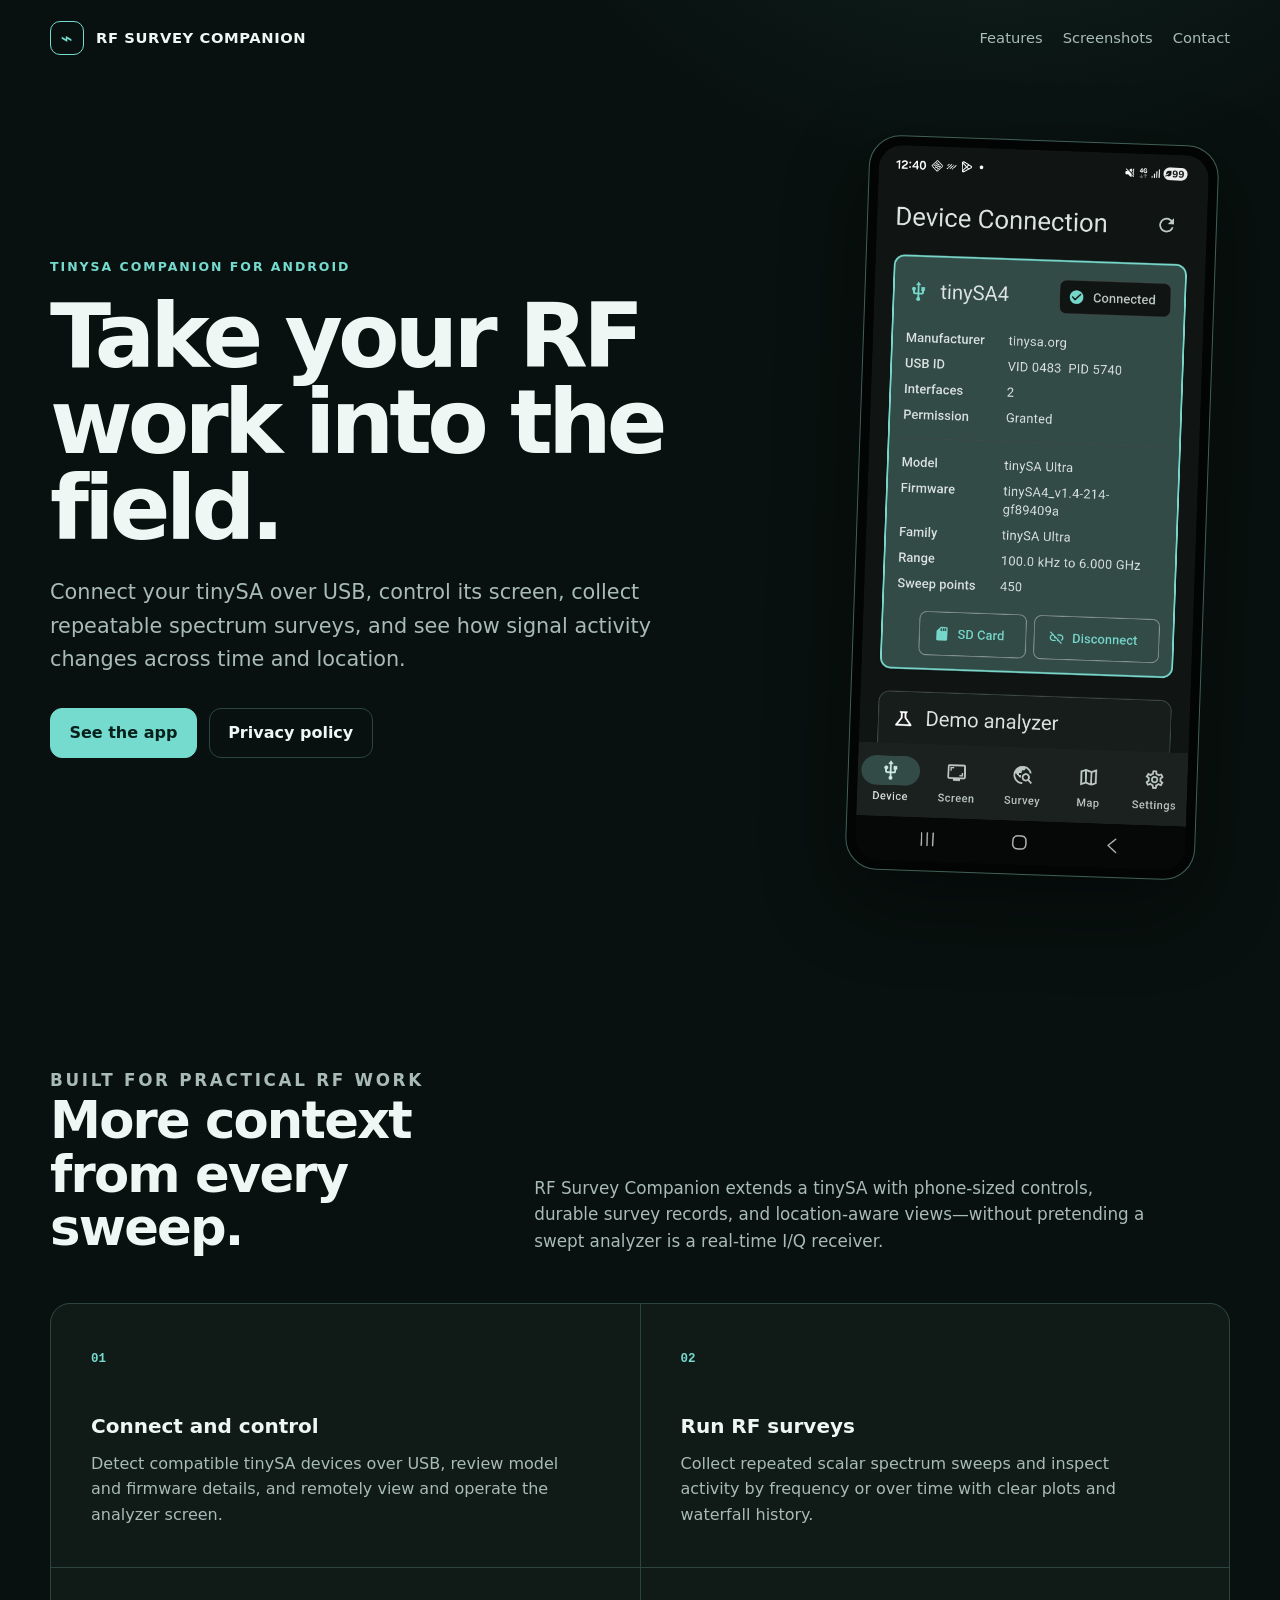
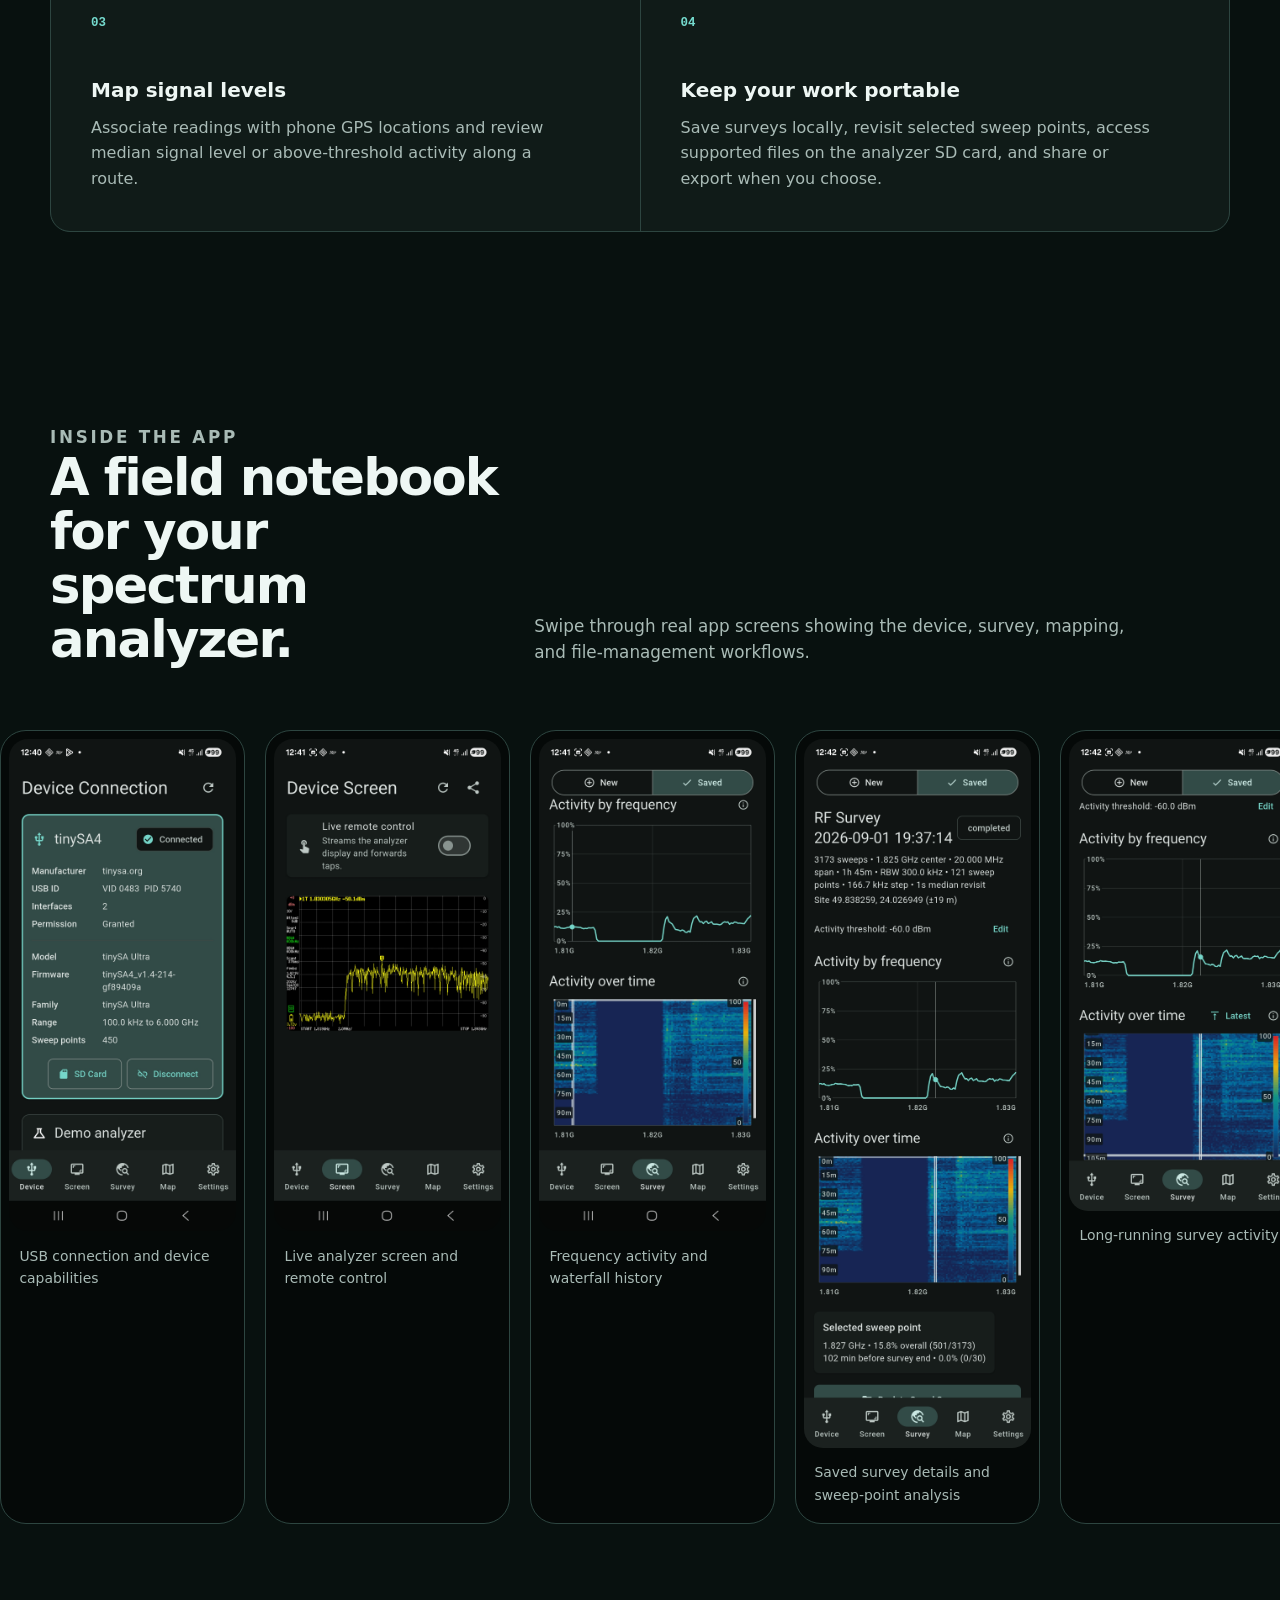
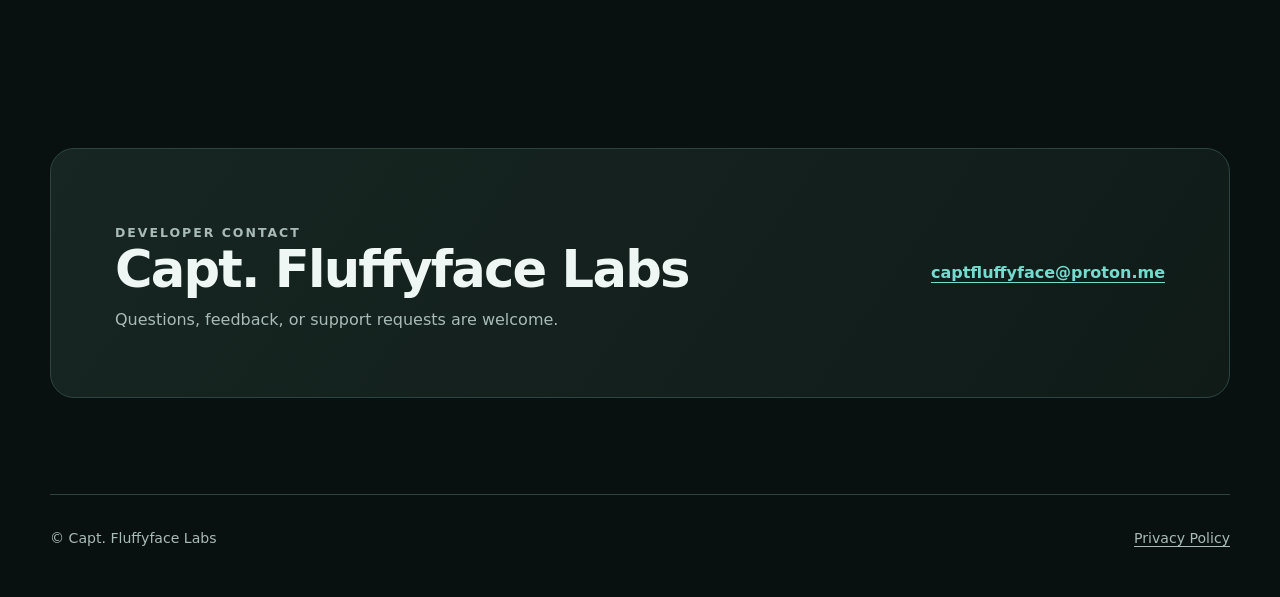
==== index.html @ 98995449 "Add landing page" ====
<!doctype html>
<html lang="en">
<head>
  <meta charset="utf-8">
  <meta name="viewport" content="width=device-width, initial-scale=1">
  <meta name="description" content="RF Survey Companion turns a tinySA into a practical Android field companion for remote control, RF surveys, mapping, and local exports.">
  <meta name="theme-color" content="#08110f">
  <title>RF Survey Companion — TinySA field companion</title>
  <style>
    :root {
      color-scheme: dark;
      --bg: #08110f;
      --surface: #101b18;
      --surface-2: #172622;
      --line: #2d4540;
      --text: #eef7f4;
      --muted: #a9bbb6;
      --accent: #75dbce;
      --accent-dark: #173d37;
      --max: 1180px;
    }

    * { box-sizing: border-box; }

    html { scroll-behavior: smooth; }

    body {
      margin: 0;
      background:
        radial-gradient(circle at 78% -10%, rgba(117, 219, 206, .13), transparent 35rem),
        var(--bg);
      color: var(--text);
      font-family: Inter, ui-sans-serif, system-ui, -apple-system, BlinkMacSystemFont, "Segoe UI", sans-serif;
      line-height: 1.6;
    }

    a { color: inherit; }

    .wrap {
      width: min(calc(100% - 2rem), var(--max));
      margin-inline: auto;
    }

    header {
      display: flex;
      align-items: center;
      justify-content: space-between;
      min-height: 76px;
      gap: 1rem;
    }

    .brand {
      display: inline-flex;
      align-items: center;
      gap: .75rem;
      color: var(--text);
      font-size: .92rem;
      font-weight: 750;
      letter-spacing: .04em;
      text-decoration: none;
      text-transform: uppercase;
    }

    .brand-mark {
      display: grid;
      width: 34px;
      height: 34px;
      place-items: center;
      border: 1px solid var(--accent);
      border-radius: 10px;
      color: var(--accent);
      font-size: 1.25rem;
      line-height: 1;
    }

    nav { display: flex; gap: 1.25rem; }
    nav a { color: var(--muted); font-size: .92rem; text-decoration: none; }
    nav a:hover, nav a:focus-visible { color: var(--accent); }

    .hero {
      display: grid;
      grid-template-columns: minmax(0, 1.05fr) minmax(270px, .6fr);
      align-items: center;
      gap: clamp(2.5rem, 7vw, 7rem);
      min-height: min(760px, calc(100vh - 76px));
      padding: 4rem 0 6rem;
    }

    .eyebrow {
      margin: 0 0 1rem;
      color: var(--accent);
      font-size: .78rem;
      font-weight: 800;
      letter-spacing: .16em;
      text-transform: uppercase;
    }

    h1 {
      max-width: 760px;
      margin: 0;
      font-size: clamp(3rem, 7vw, 6.4rem);
      font-weight: 700;
      letter-spacing: -.055em;
      line-height: .96;
    }

    .hero-copy {
      max-width: 650px;
      margin: 1.6rem 0 0;
      color: var(--muted);
      font-size: clamp(1.05rem, 2vw, 1.3rem);
    }

    .actions { display: flex; flex-wrap: wrap; gap: .75rem; margin-top: 2rem; }

    .button {
      display: inline-flex;
      align-items: center;
      justify-content: center;
      min-height: 48px;
      padding: .7rem 1.15rem;
      border: 1px solid var(--line);
      border-radius: 12px;
      color: var(--text);
      font-weight: 700;
      text-decoration: none;
    }

    .button.primary { border-color: var(--accent); background: var(--accent); color: #06201c; }
    .button:hover, .button:focus-visible { transform: translateY(-1px); filter: brightness(1.08); }

    .phone {
      position: relative;
      width: min(100%, 350px);
      margin-inline: auto;
      padding: 9px;
      overflow: hidden;
      border: 1px solid #416059;
      border-radius: 32px;
      background: #020504;
      box-shadow: 0 30px 80px rgba(0, 0, 0, .46);
      transform: rotate(2deg);
    }

    .phone img { display: block; width: 100%; height: auto; border-radius: 24px; }

    section { padding: 6rem 0; }

    .section-heading {
      display: grid;
      grid-template-columns: .65fr 1fr;
      gap: 2rem;
      align-items: end;
      margin-bottom: 3rem;
    }

    h2 { margin: 0; font-size: clamp(2rem, 4vw, 3.5rem); letter-spacing: -.035em; line-height: 1.05; }
    .section-heading p { max-width: 620px; margin: 0; color: var(--muted); font-size: 1.05rem; }

    .features {
      display: grid;
      grid-template-columns: repeat(2, minmax(0, 1fr));
      gap: 1px;
      overflow: hidden;
      border: 1px solid var(--line);
      border-radius: 20px;
      background: var(--line);
    }

    .feature { min-height: 220px; padding: clamp(1.5rem, 4vw, 2.5rem); background: var(--surface); }
    .feature-number { color: var(--accent); font: 700 .78rem/1 ui-monospace, SFMono-Regular, Menlo, monospace; }
    .feature h3 { margin: 2.5rem 0 .55rem; font-size: 1.25rem; }
    .feature p { max-width: 470px; margin: 0; color: var(--muted); }

    .gallery-shell {
      margin-inline: calc((100vw - min(100vw - 2rem, var(--max))) / -2);
      overflow: hidden;
    }

    .gallery {
      display: grid;
      grid-auto-columns: minmax(245px, 325px);
      grid-auto-flow: column;
      gap: 1.25rem;
      overflow-x: auto;
      padding: 1rem max(1rem, calc((100vw - var(--max)) / 2)) 2rem;
      scroll-snap-type: x mandatory;
      scrollbar-color: var(--accent-dark) transparent;
    }

    figure {
      margin: 0;
      padding: 8px;
      border: 1px solid var(--line);
      border-radius: 26px;
      background: #050908;
      scroll-snap-align: start;
    }

    figure img { display: block; width: 100%; height: auto; border-radius: 19px; }
    figcaption { padding: .85rem .65rem .55rem; color: var(--muted); font-size: .87rem; }

    .contact {
      display: flex;
      align-items: center;
      justify-content: space-between;
      gap: 2rem;
      padding: clamp(2rem, 5vw, 4rem);
      border: 1px solid var(--line);
      border-radius: 24px;
      background: linear-gradient(125deg, var(--surface-2), var(--surface));
    }

    .contact p { margin: .65rem 0 0; color: var(--muted); }
    .contact a { flex: 0 0 auto; color: var(--accent); font-weight: 750; text-underline-offset: 4px; }

    footer {
      display: flex;
      justify-content: space-between;
      gap: 1.5rem;
      padding: 2rem 0 3rem;
      border-top: 1px solid var(--line);
      color: var(--muted);
      font-size: .88rem;
    }

    footer p { margin: 0; }
    footer a { text-underline-offset: 3px; }

    @media (max-width: 720px) {
      nav a:first-child { display: none; }
      .hero { grid-template-columns: 1fr; padding-top: 3rem; text-align: center; }
      .hero-copy { margin-inline: auto; }
      .actions { justify-content: center; }
      .phone { width: min(78vw, 320px); transform: none; }
      .section-heading { grid-template-columns: 1fr; align-items: start; }
      .features { grid-template-columns: 1fr; }
      .contact { align-items: flex-start; flex-direction: column; }
      footer { flex-direction: column; }
    }

    @media (prefers-reduced-motion: reduce) {
      html { scroll-behavior: auto; }
      .button:hover, .button:focus-visible { transform: none; }
    }
  </style>
</head>
<body>
  <header class="wrap">
    <a class="brand" href="#top" aria-label="RF Survey Companion home">
      <span class="brand-mark" aria-hidden="true">⌁</span>
      <span>RF Survey Companion</span>
    </a>
    <nav aria-label="Main navigation">
      <a href="#features">Features</a>
      <a href="#screenshots">Screenshots</a>
      <a href="#contact">Contact</a>
    </nav>
  </header>

  <main id="top">
    <div class="hero wrap">
      <div>
        <p class="eyebrow">TinySA companion for Android</p>
        <h1>Take your RF work into the field.</h1>
        <p class="hero-copy">Connect your tinySA over USB, control its screen, collect repeatable spectrum surveys, and see how signal activity changes across time and location.</p>
        <div class="actions">
          <a class="button primary" href="#screenshots">See the app</a>
          <a class="button" href="privacy/">Privacy policy</a>
        </div>
      </div>
      <div class="phone">
        <img src="assets/screenshots/device-connection.jpg" alt="RF Survey Companion showing a connected tinySA Ultra" width="1080" height="2340">
      </div>
    </div>

    <section id="features" class="wrap">
      <div class="section-heading">
        <div>
          <p class="eyebrow">Built for practical RF work</p>
          <h2>More context from every sweep.</h2>
        </div>
        <p>RF Survey Companion extends a tinySA with phone-sized controls, durable survey records, and location-aware views—without pretending a swept analyzer is a real-time I/Q receiver.</p>
      </div>

      <div class="features">
        <article class="feature">
          <span class="feature-number">01</span>
          <h3>Connect and control</h3>
          <p>Detect compatible tinySA devices over USB, review model and firmware details, and remotely view and operate the analyzer screen.</p>
        </article>
        <article class="feature">
          <span class="feature-number">02</span>
          <h3>Run RF surveys</h3>
          <p>Collect repeated scalar spectrum sweeps and inspect activity by frequency or over time with clear plots and waterfall history.</p>
        </article>
        <article class="feature">
          <span class="feature-number">03</span>
          <h3>Map signal levels</h3>
          <p>Associate readings with phone GPS locations and review median signal level or above-threshold activity along a route.</p>
        </article>
        <article class="feature">
          <span class="feature-number">04</span>
          <h3>Keep your work portable</h3>
          <p>Save surveys locally, revisit selected sweep points, access supported files on the analyzer SD card, and share or export when you choose.</p>
        </article>
      </div>
    </section>

    <section id="screenshots" class="wrap">
      <div class="section-heading">
        <div>
          <p class="eyebrow">Inside the app</p>
          <h2>A field notebook for your spectrum analyzer.</h2>
        </div>
        <p>Swipe through real app screens showing the device, survey, mapping, and file-management workflows.</p>
      </div>

      <div class="gallery-shell">
        <div class="gallery" aria-label="RF Survey Companion screenshots">
          <figure><img src="assets/screenshots/device-connection.jpg" alt="Connected tinySA Ultra device details" width="1080" height="2340" loading="lazy"><figcaption>USB connection and device capabilities</figcaption></figure>
          <figure><img src="assets/screenshots/remote-screen.jpg" alt="Live remote control showing the tinySA spectrum display" width="1080" height="2340" loading="lazy"><figcaption>Live analyzer screen and remote control</figcaption></figure>
          <figure><img src="assets/screenshots/survey-overview.jpg" alt="RF survey charts showing activity by frequency and over time" width="1080" height="2340" loading="lazy"><figcaption>Frequency activity and waterfall history</figcaption></figure>
          <figure><img src="assets/screenshots/survey-detail.jpg" alt="Saved RF survey with acquisition summary and charts" width="1080" height="3371" loading="lazy"><figcaption>Saved survey details and sweep-point analysis</figcaption></figure>
          <figure><img src="assets/screenshots/survey-latest.jpg" alt="RF survey waterfall scrolled to the latest readings" width="1080" height="2243" loading="lazy"><figcaption>Long-running survey activity</figcaption></figure>
          <figure><img src="assets/screenshots/mapping-controls.jpg" alt="RF mapping controls and route overview" width="1080" height="2340" loading="lazy"><figcaption>Frequency-specific mapping controls</figcaption></figure>
          <figure><img src="assets/screenshots/mapping-route.jpg" alt="Saved route map colored by median signal level" width="1080" height="2340" loading="lazy"><figcaption>GPS route colored by signal level</figcaption></figure>
          <figure><img src="assets/screenshots/device-sd-card.jpg" alt="TinySA SD card file browser" width="1080" height="2340" loading="lazy"><figcaption>Analyzer SD-card file access</figcaption></figure>
        </div>
      </div>
    </section>

    <section id="contact" class="wrap">
      <div class="contact">
        <div>
          <p class="eyebrow">Developer contact</p>
          <h2>Capt. Fluffyface Labs</h2>
          <p>Questions, feedback, or support requests are welcome.</p>
        </div>
        <a href="mailto:captfluffyface@proton.me">captfluffyface@proton.me</a>
      </div>
    </section>
  </main>

  <footer class="wrap">
    <p>© Capt. Fluffyface Labs</p>
    <p><a href="privacy/">Privacy Policy</a></p>
  </footer>
</body>
</html>
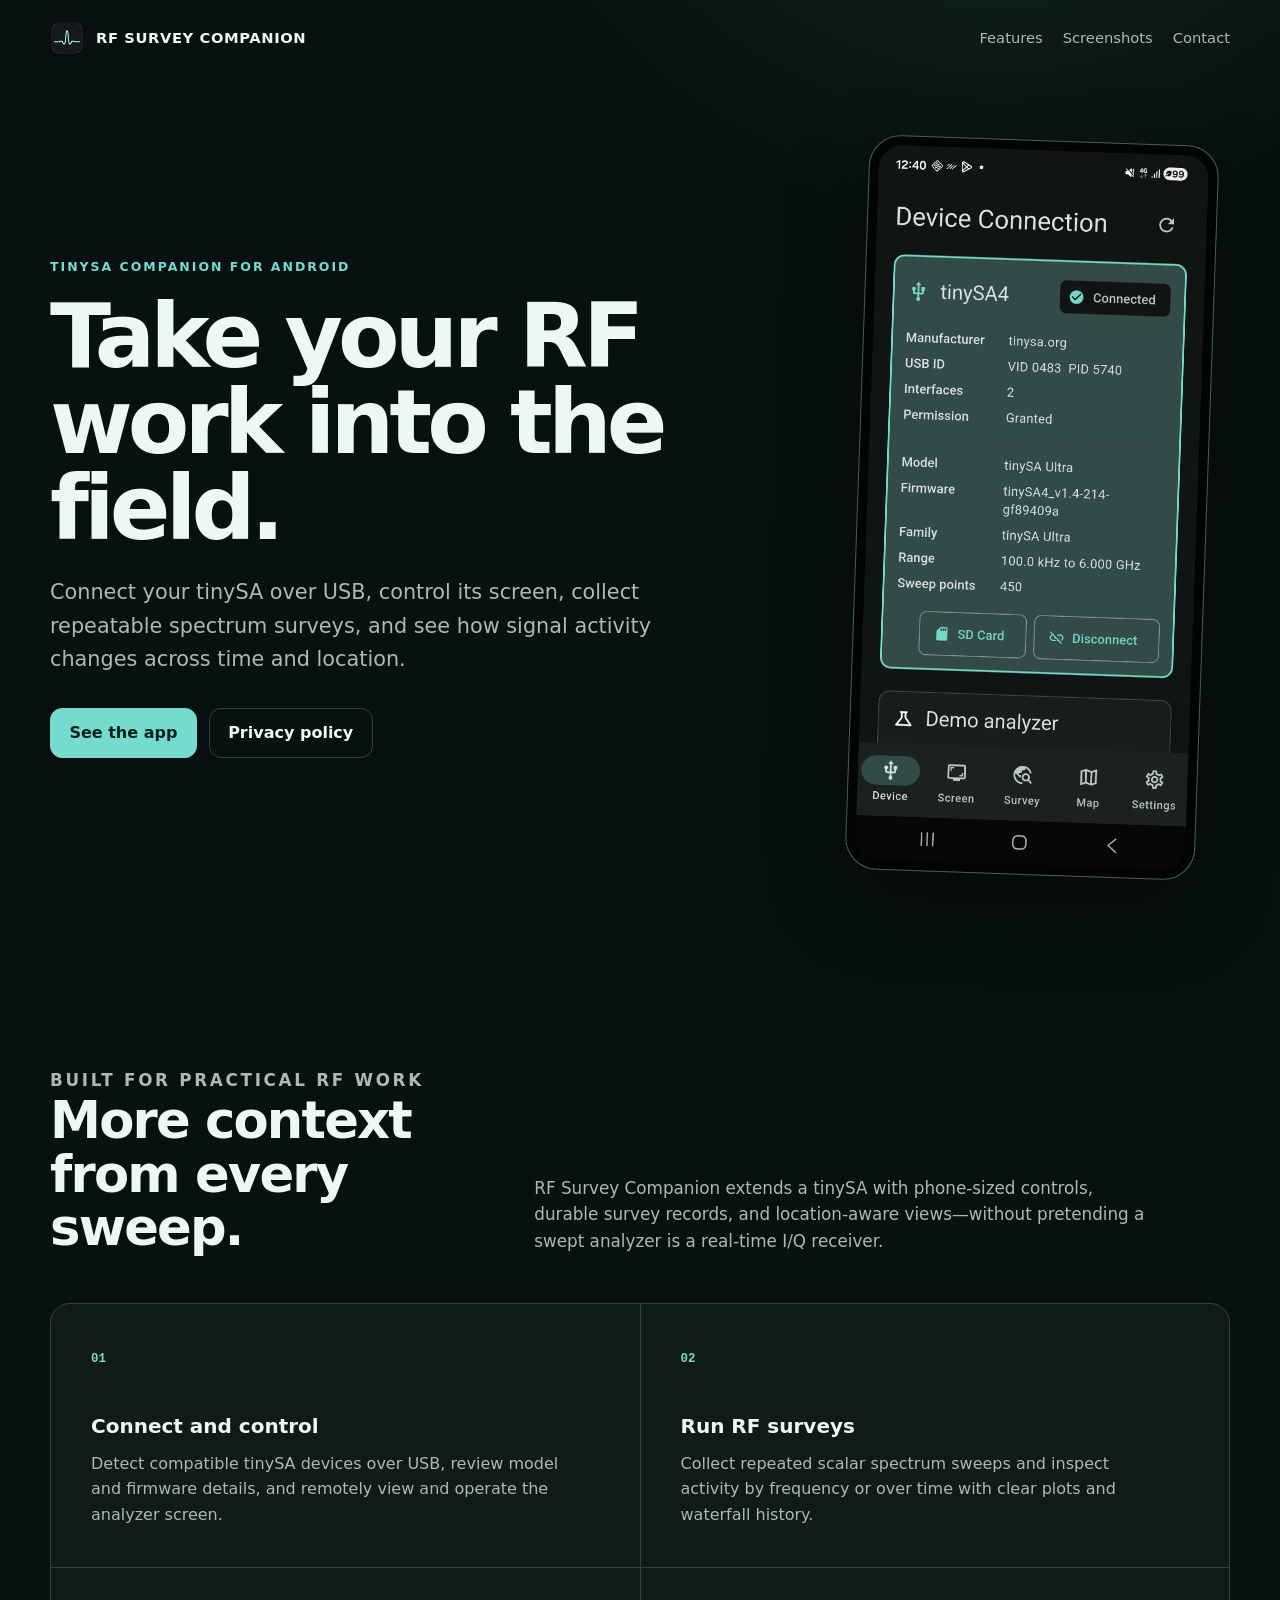
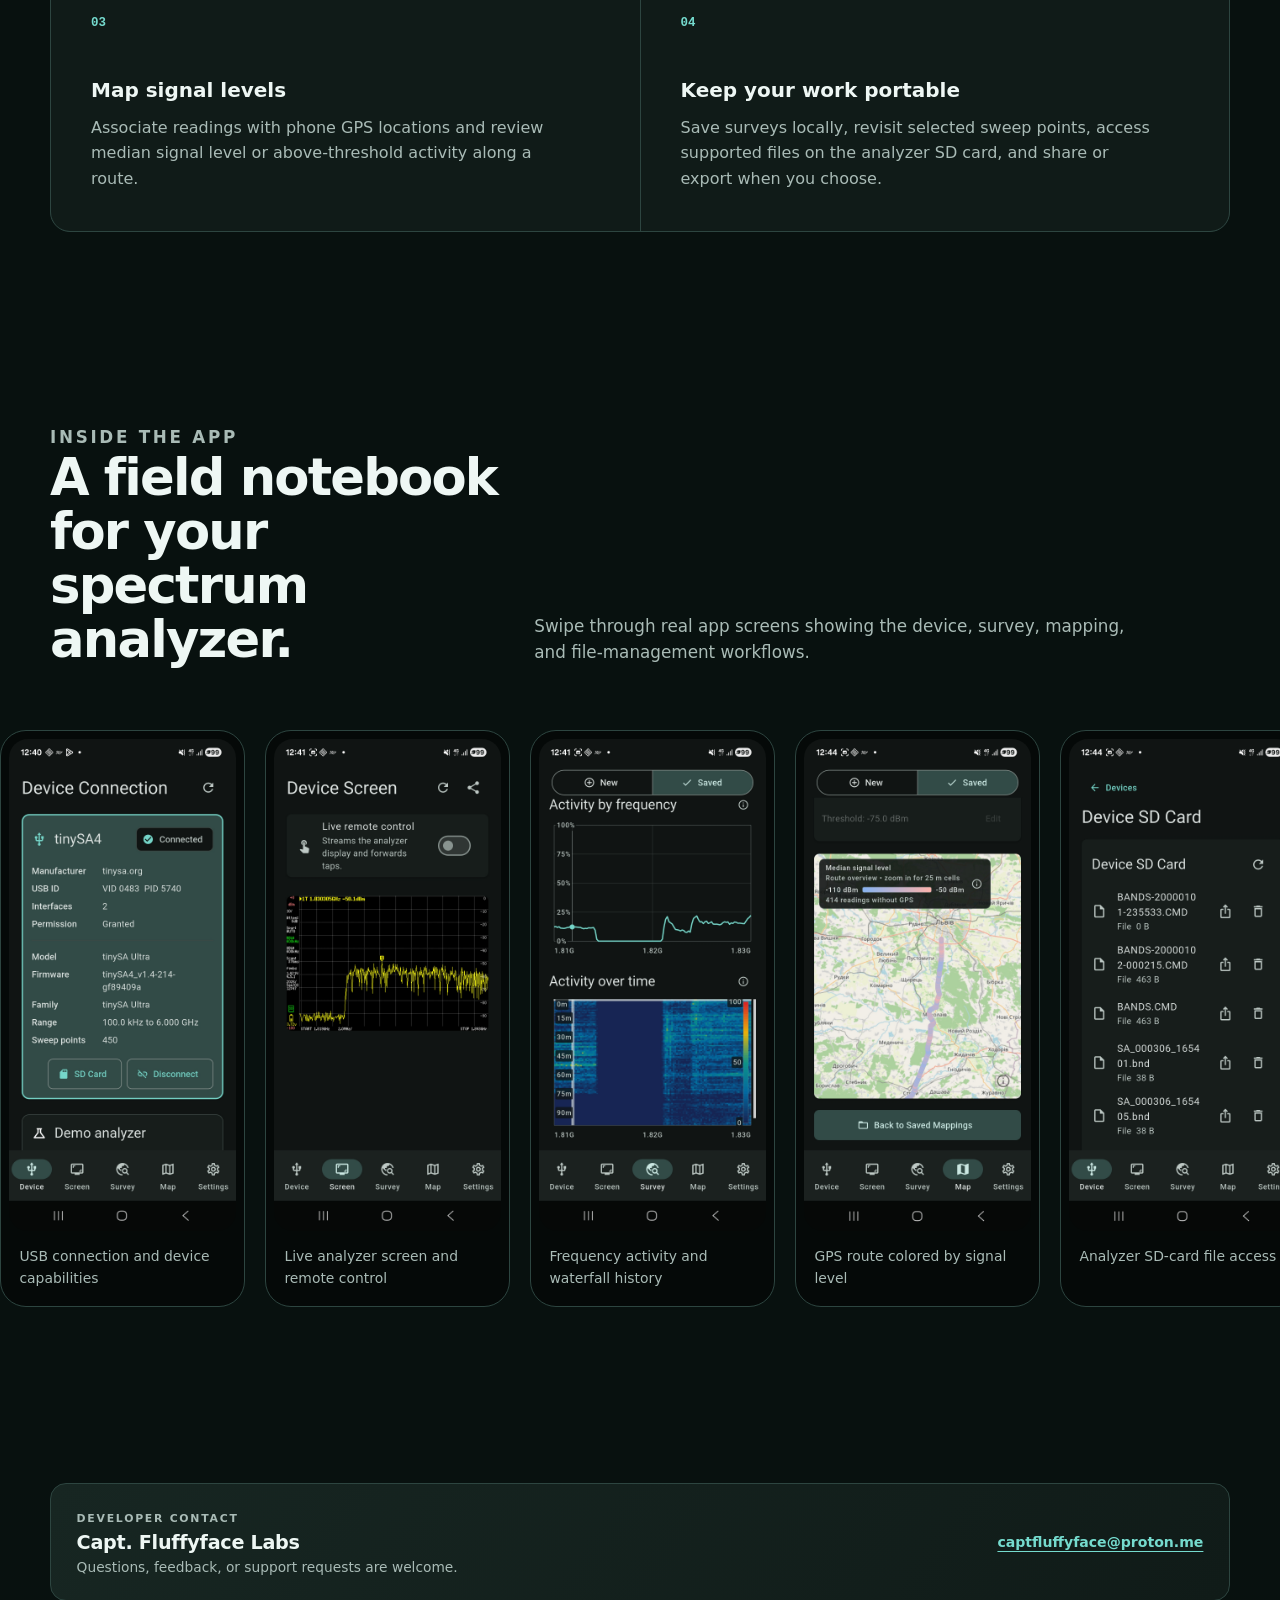
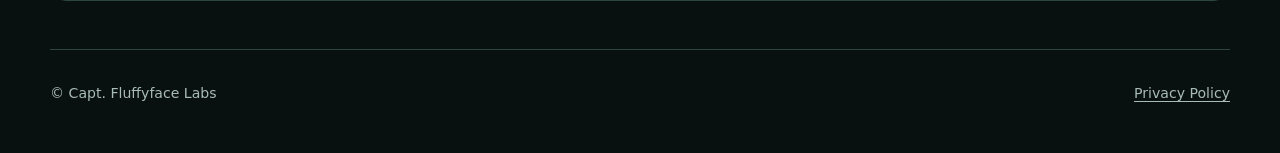
==== commit 4495aaea: "Landing page design update" ====
--- a/index.html
+++ b/index.html
@@ -62,15 +62,9 @@
     }
 
     .brand-mark {
-      display: grid;
       width: 34px;
       height: 34px;
-      place-items: center;
-      border: 1px solid var(--accent);
-      border-radius: 10px;
-      color: var(--accent);
-      font-size: 1.25rem;
-      line-height: 1;
+      border-radius: 8px;
     }
 
     nav { display: flex; gap: 1.25rem; }
@@ -200,19 +194,23 @@
     figure img { display: block; width: 100%; height: auto; border-radius: 19px; }
     figcaption { padding: .85rem .65rem .55rem; color: var(--muted); font-size: .87rem; }
 
+    #contact { padding: 3rem 0; }
+
     .contact {
       display: flex;
       align-items: center;
       justify-content: space-between;
       gap: 2rem;
-      padding: clamp(2rem, 5vw, 4rem);
+      padding: 1.4rem 1.6rem;
       border: 1px solid var(--line);
-      border-radius: 24px;
+      border-radius: 16px;
       background: linear-gradient(125deg, var(--surface-2), var(--surface));
     }
 
-    .contact p { margin: .65rem 0 0; color: var(--muted); }
-    .contact a { flex: 0 0 auto; color: var(--accent); font-weight: 750; text-underline-offset: 4px; }
+    .contact .eyebrow { margin-bottom: .35rem; font-size: .68rem; }
+    .contact h2 { font-size: 1.2rem; letter-spacing: -.015em; }
+    .contact p { margin: .2rem 0 0; color: var(--muted); font-size: .86rem; }
+    .contact a { flex: 0 0 auto; color: var(--accent); font-size: .88rem; font-weight: 700; text-underline-offset: 4px; }
 
     footer {
       display: flex;
@@ -248,7 +246,7 @@
 <body>
   <header class="wrap">
     <a class="brand" href="#top" aria-label="RF Survey Companion home">
-      <span class="brand-mark" aria-hidden="true">⌁</span>
+      <img class="brand-mark" src="assets/app-icon.png" alt="" width="512" height="512">
       <span>RF Survey Companion</span>
     </a>
     <nav aria-label="Main navigation">
@@ -321,9 +319,6 @@
           <figure><img src="assets/screenshots/device-connection.jpg" alt="Connected tinySA Ultra device details" width="1080" height="2340" loading="lazy"><figcaption>USB connection and device capabilities</figcaption></figure>
           <figure><img src="assets/screenshots/remote-screen.jpg" alt="Live remote control showing the tinySA spectrum display" width="1080" height="2340" loading="lazy"><figcaption>Live analyzer screen and remote control</figcaption></figure>
           <figure><img src="assets/screenshots/survey-overview.jpg" alt="RF survey charts showing activity by frequency and over time" width="1080" height="2340" loading="lazy"><figcaption>Frequency activity and waterfall history</figcaption></figure>
-          <figure><img src="assets/screenshots/survey-detail.jpg" alt="Saved RF survey with acquisition summary and charts" width="1080" height="3371" loading="lazy"><figcaption>Saved survey details and sweep-point analysis</figcaption></figure>
-          <figure><img src="assets/screenshots/survey-latest.jpg" alt="RF survey waterfall scrolled to the latest readings" width="1080" height="2243" loading="lazy"><figcaption>Long-running survey activity</figcaption></figure>
-          <figure><img src="assets/screenshots/mapping-controls.jpg" alt="RF mapping controls and route overview" width="1080" height="2340" loading="lazy"><figcaption>Frequency-specific mapping controls</figcaption></figure>
           <figure><img src="assets/screenshots/mapping-route.jpg" alt="Saved route map colored by median signal level" width="1080" height="2340" loading="lazy"><figcaption>GPS route colored by signal level</figcaption></figure>
           <figure><img src="assets/screenshots/device-sd-card.jpg" alt="TinySA SD card file browser" width="1080" height="2340" loading="lazy"><figcaption>Analyzer SD-card file access</figcaption></figure>
         </div>
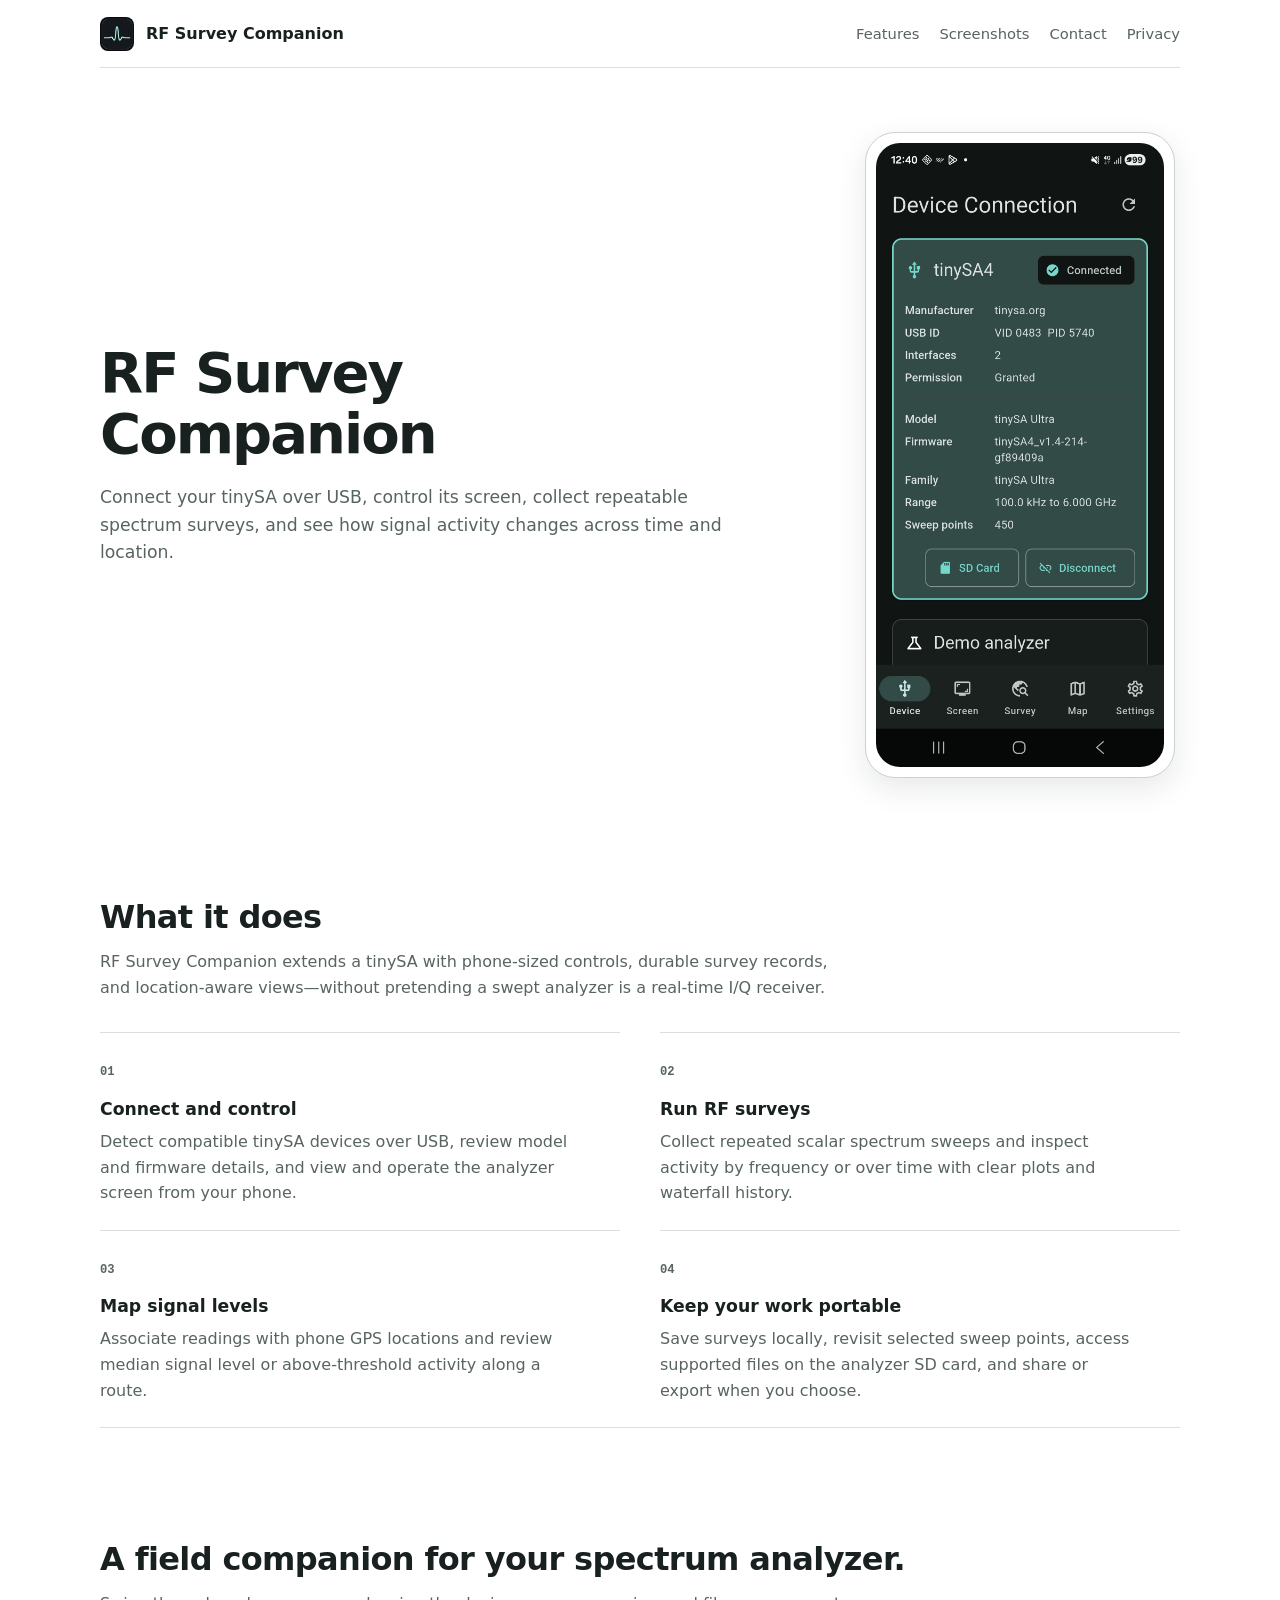
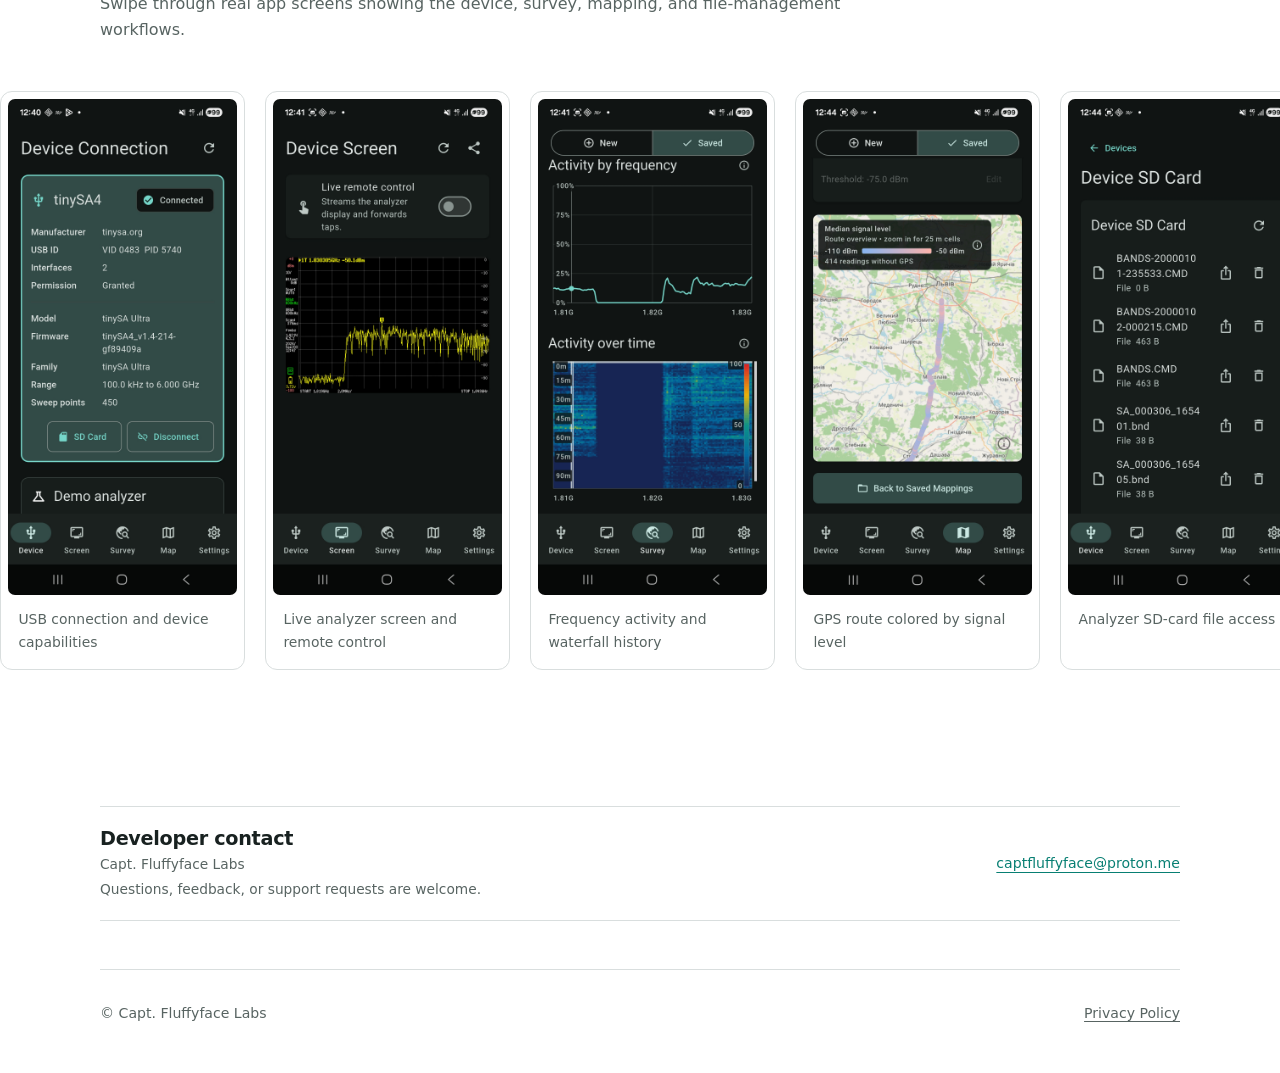
==== commit e2a775bd: "Landing page design update" ====
--- a/index.html
+++ b/index.html
@@ -3,21 +3,19 @@
 <head>
   <meta charset="utf-8">
   <meta name="viewport" content="width=device-width, initial-scale=1">
-  <meta name="description" content="RF Survey Companion turns a tinySA into a practical Android field companion for remote control, RF surveys, mapping, and local exports.">
-  <meta name="theme-color" content="#08110f">
+  <meta name="description" content="RF Survey Companion is an Android companion for tinySA devices with phone-based screen control, RF surveys, mapping, and local exports.">
+  <meta name="theme-color" content="#ffffff">
   <title>RF Survey Companion — TinySA field companion</title>
   <style>
     :root {
-      color-scheme: dark;
-      --bg: #08110f;
-      --surface: #101b18;
-      --surface-2: #172622;
-      --line: #2d4540;
-      --text: #eef7f4;
-      --muted: #a9bbb6;
-      --accent: #75dbce;
-      --accent-dark: #173d37;
-      --max: 1180px;
+      color-scheme: light;
+      --bg: #ffffff;
+      --surface: #f7f8f8;
+      --line: #d9dede;
+      --text: #182120;
+      --muted: #586462;
+      --accent: #087f73;
+      --max: 1080px;
     }
 
     * { box-sizing: border-box; }
@@ -26,9 +24,7 @@
 
     body {
       margin: 0;
-      background:
-        radial-gradient(circle at 78% -10%, rgba(117, 219, 206, .13), transparent 35rem),
-        var(--bg);
+      background: var(--bg);
       color: var(--text);
       font-family: Inter, ui-sans-serif, system-ui, -apple-system, BlinkMacSystemFont, "Segoe UI", sans-serif;
       line-height: 1.6;
@@ -45,7 +41,8 @@
       display: flex;
       align-items: center;
       justify-content: space-between;
-      min-height: 76px;
+      min-height: 68px;
+      border-bottom: 1px solid var(--line);
       gap: 1rem;
     }
 
@@ -54,11 +51,9 @@
       align-items: center;
       gap: .75rem;
       color: var(--text);
-      font-size: .92rem;
-      font-weight: 750;
-      letter-spacing: .04em;
+      font-size: 1rem;
+      font-weight: 700;
       text-decoration: none;
-      text-transform: uppercase;
     }
 
     .brand-mark {
@@ -69,15 +64,14 @@
 
     nav { display: flex; gap: 1.25rem; }
     nav a { color: var(--muted); font-size: .92rem; text-decoration: none; }
-    nav a:hover, nav a:focus-visible { color: var(--accent); }
+    nav a:hover, nav a:focus-visible { color: var(--text); text-decoration: underline; }
 
     .hero {
       display: grid;
-      grid-template-columns: minmax(0, 1.05fr) minmax(270px, .6fr);
+      grid-template-columns: minmax(0, 1fr) minmax(250px, 320px);
       align-items: center;
-      gap: clamp(2.5rem, 7vw, 7rem);
-      min-height: min(760px, calc(100vh - 76px));
-      padding: 4rem 0 6rem;
+      gap: clamp(2.5rem, 7vw, 6rem);
+      padding: 4rem 0;
     }
 
     .eyebrow {
@@ -90,80 +84,58 @@
     }
 
     h1 {
-      max-width: 760px;
+      max-width: 620px;
       margin: 0;
-      font-size: clamp(3rem, 7vw, 6.4rem);
-      font-weight: 700;
-      letter-spacing: -.055em;
-      line-height: .96;
+      font-size: clamp(2.2rem, 5vw, 3.5rem);
+      font-weight: 650;
+      letter-spacing: -.035em;
+      line-height: 1.08;
     }
 
     .hero-copy {
       max-width: 650px;
-      margin: 1.6rem 0 0;
+      margin: 1.25rem 0 0;
       color: var(--muted);
-      font-size: clamp(1.05rem, 2vw, 1.3rem);
-    }
-
-    .actions { display: flex; flex-wrap: wrap; gap: .75rem; margin-top: 2rem; }
-
-    .button {
-      display: inline-flex;
-      align-items: center;
-      justify-content: center;
-      min-height: 48px;
-      padding: .7rem 1.15rem;
-      border: 1px solid var(--line);
-      border-radius: 12px;
-      color: var(--text);
-      font-weight: 700;
-      text-decoration: none;
-    }
-
-    .button.primary { border-color: var(--accent); background: var(--accent); color: #06201c; }
-    .button:hover, .button:focus-visible { transform: translateY(-1px); filter: brightness(1.08); }
+      font-size: 1.08rem;
+    }
 
     .phone {
       position: relative;
-      width: min(100%, 350px);
+      width: min(100%, 310px);
       margin-inline: auto;
-      padding: 9px;
+      padding: 10px;
       overflow: hidden;
-      border: 1px solid #416059;
-      border-radius: 32px;
-      background: #020504;
-      box-shadow: 0 30px 80px rgba(0, 0, 0, .46);
-      transform: rotate(2deg);
+      border: 1px solid #cbd1d0;
+      border-radius: 30px;
+      background: #ffffff;
+      box-shadow: 0 10px 30px rgba(24, 33, 32, .1);
     }
 
     .phone img { display: block; width: 100%; height: auto; border-radius: 24px; }
 
-    section { padding: 6rem 0; }
+    section { padding: 3.5rem 0; }
 
     .section-heading {
       display: grid;
-      grid-template-columns: .65fr 1fr;
-      gap: 2rem;
-      align-items: end;
-      margin-bottom: 3rem;
-    }
-
-    h2 { margin: 0; font-size: clamp(2rem, 4vw, 3.5rem); letter-spacing: -.035em; line-height: 1.05; }
-    .section-heading p { max-width: 620px; margin: 0; color: var(--muted); font-size: 1.05rem; }
+      grid-template-columns: 1fr;
+      gap: .8rem;
+      align-items: start;
+      margin-bottom: 2rem;
+    }
+
+    h2 { margin: 0; font-size: clamp(1.5rem, 3vw, 2rem); letter-spacing: -.02em; line-height: 1.2; }
+    .section-heading p { max-width: 760px; margin: 0; color: var(--muted); }
 
     .features {
       display: grid;
       grid-template-columns: repeat(2, minmax(0, 1fr));
-      gap: 1px;
-      overflow: hidden;
-      border: 1px solid var(--line);
-      border-radius: 20px;
-      background: var(--line);
-    }
-
-    .feature { min-height: 220px; padding: clamp(1.5rem, 4vw, 2.5rem); background: var(--surface); }
-    .feature-number { color: var(--accent); font: 700 .78rem/1 ui-monospace, SFMono-Regular, Menlo, monospace; }
-    .feature h3 { margin: 2.5rem 0 .55rem; font-size: 1.25rem; }
+      gap: 0 2.5rem;
+      border-bottom: 1px solid var(--line);
+    }
+
+    .feature { padding: 1.5rem 0; border-top: 1px solid var(--line); background: var(--bg); }
+    .feature-number { color: var(--muted); font: 600 .76rem/1 ui-monospace, SFMono-Regular, Menlo, monospace; }
+    .feature h3 { margin: .8rem 0 .35rem; font-size: 1.08rem; }
     .feature p { max-width: 470px; margin: 0; color: var(--muted); }
 
     .gallery-shell {
@@ -179,19 +151,19 @@
       overflow-x: auto;
       padding: 1rem max(1rem, calc((100vw - var(--max)) / 2)) 2rem;
       scroll-snap-type: x mandatory;
-      scrollbar-color: var(--accent-dark) transparent;
+      scrollbar-color: #aeb8b6 transparent;
     }
 
     figure {
       margin: 0;
-      padding: 8px;
+      padding: 7px;
       border: 1px solid var(--line);
-      border-radius: 26px;
-      background: #050908;
+      border-radius: 12px;
+      background: #ffffff;
       scroll-snap-align: start;
     }
 
-    figure img { display: block; width: 100%; height: auto; border-radius: 19px; }
+    figure img { display: block; width: 100%; height: auto; border-radius: 7px; }
     figcaption { padding: .85rem .65rem .55rem; color: var(--muted); font-size: .87rem; }
 
     #contact { padding: 3rem 0; }
@@ -201,16 +173,15 @@
       align-items: center;
       justify-content: space-between;
       gap: 2rem;
-      padding: 1.4rem 1.6rem;
-      border: 1px solid var(--line);
-      border-radius: 16px;
-      background: linear-gradient(125deg, var(--surface-2), var(--surface));
+      padding: 1.25rem 0;
+      border-top: 1px solid var(--line);
+      border-bottom: 1px solid var(--line);
     }
 
     .contact .eyebrow { margin-bottom: .35rem; font-size: .68rem; }
     .contact h2 { font-size: 1.2rem; letter-spacing: -.015em; }
     .contact p { margin: .2rem 0 0; color: var(--muted); font-size: .86rem; }
-    .contact a { flex: 0 0 auto; color: var(--accent); font-size: .88rem; font-weight: 700; text-underline-offset: 4px; }
+    .contact a { flex: 0 0 auto; color: var(--accent); font-size: .88rem; text-underline-offset: 4px; }
 
     footer {
       display: flex;
@@ -226,12 +197,9 @@
     footer a { text-underline-offset: 3px; }
 
     @media (max-width: 720px) {
-      nav a:first-child { display: none; }
-      .hero { grid-template-columns: 1fr; padding-top: 3rem; text-align: center; }
-      .hero-copy { margin-inline: auto; }
-      .actions { justify-content: center; }
-      .phone { width: min(78vw, 320px); transform: none; }
-      .section-heading { grid-template-columns: 1fr; align-items: start; }
+      nav { display: none; }
+      .hero { grid-template-columns: 1fr; padding-top: 3rem; text-align: left; }
+      .phone { width: min(78vw, 310px); }
       .features { grid-template-columns: 1fr; }
       .contact { align-items: flex-start; flex-direction: column; }
       footer { flex-direction: column; }
@@ -239,7 +207,6 @@
 
     @media (prefers-reduced-motion: reduce) {
       html { scroll-behavior: auto; }
-      .button:hover, .button:focus-visible { transform: none; }
     }
   </style>
 </head>
@@ -253,19 +220,15 @@
       <a href="#features">Features</a>
       <a href="#screenshots">Screenshots</a>
       <a href="#contact">Contact</a>
+      <a href="privacy/">Privacy</a>
     </nav>
   </header>
 
   <main id="top">
     <div class="hero wrap">
       <div>
-        <p class="eyebrow">TinySA companion for Android</p>
-        <h1>Take your RF work into the field.</h1>
+        <h1>RF Survey Companion</h1>
         <p class="hero-copy">Connect your tinySA over USB, control its screen, collect repeatable spectrum surveys, and see how signal activity changes across time and location.</p>
-        <div class="actions">
-          <a class="button primary" href="#screenshots">See the app</a>
-          <a class="button" href="privacy/">Privacy policy</a>
-        </div>
       </div>
       <div class="phone">
         <img src="assets/screenshots/device-connection.jpg" alt="RF Survey Companion showing a connected tinySA Ultra" width="1080" height="2340">
@@ -274,10 +237,7 @@
 
     <section id="features" class="wrap">
       <div class="section-heading">
-        <div>
-          <p class="eyebrow">Built for practical RF work</p>
-          <h2>More context from every sweep.</h2>
-        </div>
+        <h2>What it does</h2>
         <p>RF Survey Companion extends a tinySA with phone-sized controls, durable survey records, and location-aware views—without pretending a swept analyzer is a real-time I/Q receiver.</p>
       </div>
 
@@ -285,7 +245,7 @@
         <article class="feature">
           <span class="feature-number">01</span>
           <h3>Connect and control</h3>
-          <p>Detect compatible tinySA devices over USB, review model and firmware details, and remotely view and operate the analyzer screen.</p>
+          <p>Detect compatible tinySA devices over USB, review model and firmware details, and view and operate the analyzer screen from your phone.</p>
         </article>
         <article class="feature">
           <span class="feature-number">02</span>
@@ -307,10 +267,7 @@
 
     <section id="screenshots" class="wrap">
       <div class="section-heading">
-        <div>
-          <p class="eyebrow">Inside the app</p>
-          <h2>A field notebook for your spectrum analyzer.</h2>
-        </div>
+        <h2>A field companion for your spectrum analyzer.</h2>
         <p>Swipe through real app screens showing the device, survey, mapping, and file-management workflows.</p>
       </div>
 
@@ -328,8 +285,8 @@
     <section id="contact" class="wrap">
       <div class="contact">
         <div>
-          <p class="eyebrow">Developer contact</p>
-          <h2>Capt. Fluffyface Labs</h2>
+          <h2>Developer contact</h2>
+          <p>Capt. Fluffyface Labs</p>
           <p>Questions, feedback, or support requests are welcome.</p>
         </div>
         <a href="mailto:captfluffyface@proton.me">captfluffyface@proton.me</a>
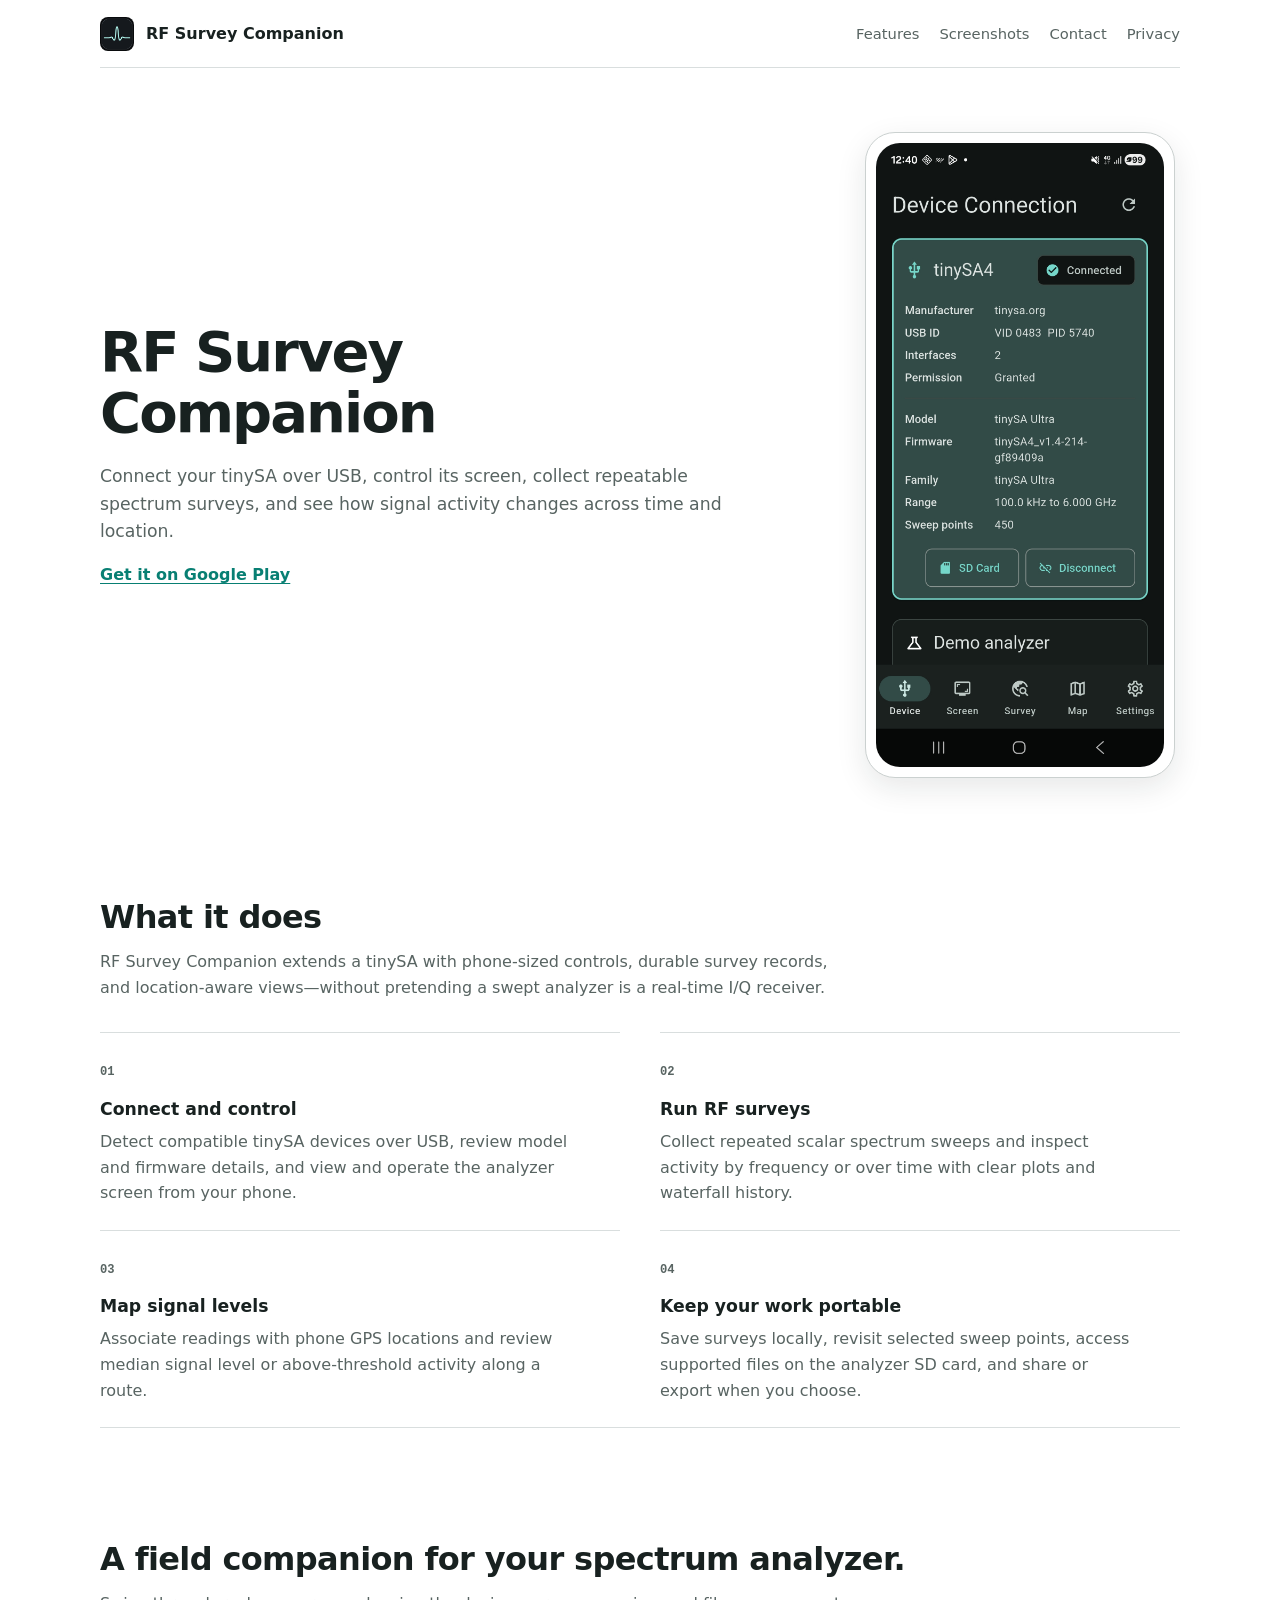
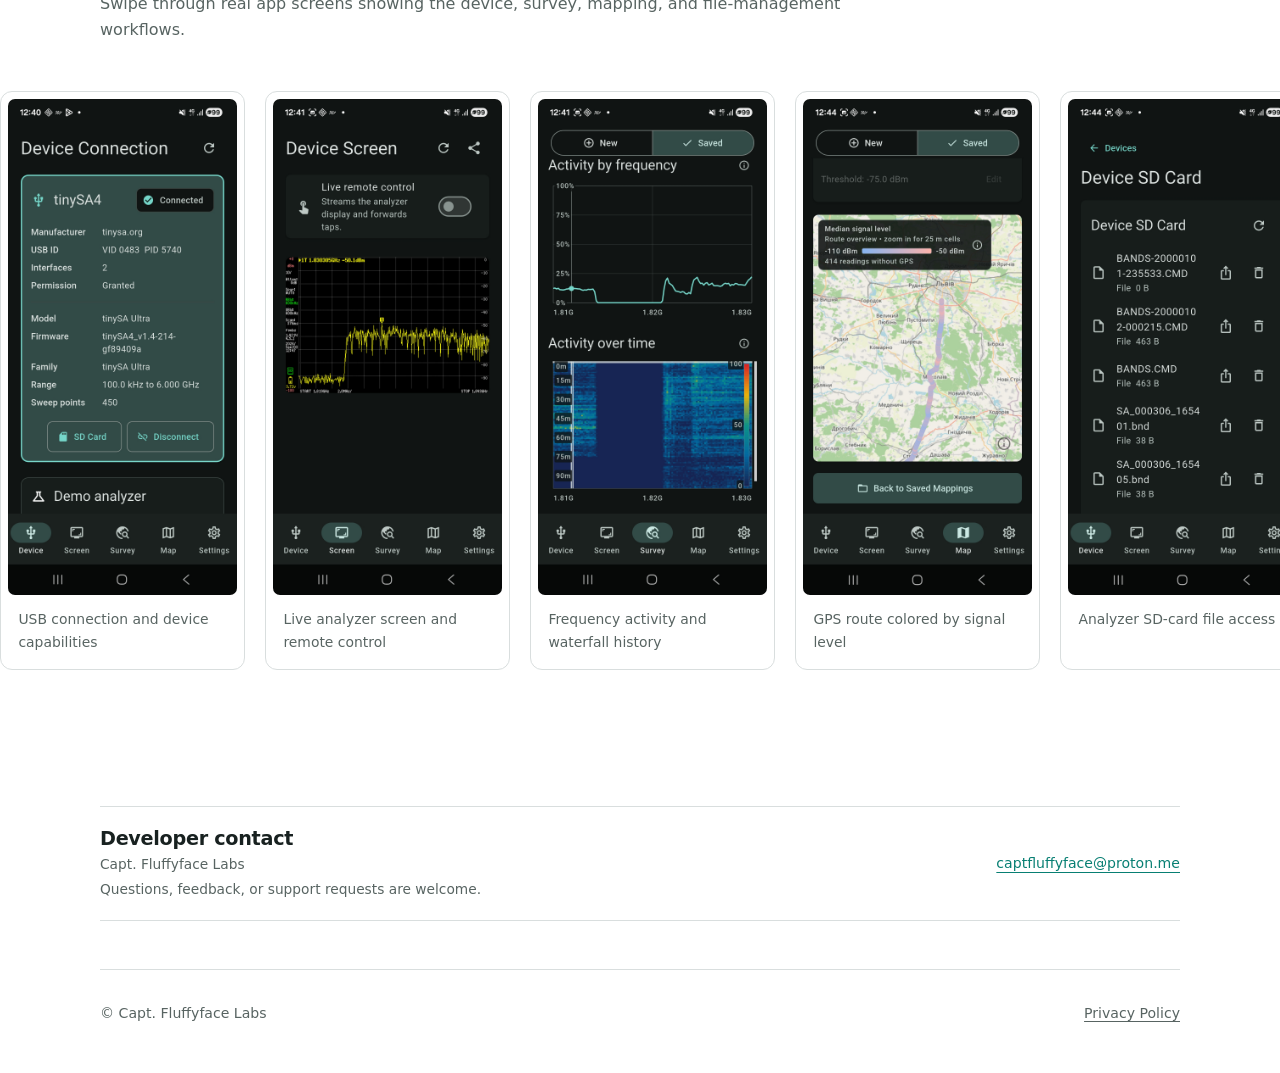
==== commit d1c43ab4: "Add Google Play link" ====
--- a/index.html
+++ b/index.html
@@ -99,6 +99,14 @@
       font-size: 1.08rem;
     }
 
+    .store-link {
+      display: inline-block;
+      margin-top: 1rem;
+      color: var(--accent);
+      font-weight: 600;
+      text-underline-offset: 3px;
+    }
+
     .phone {
       position: relative;
       width: min(100%, 310px);
@@ -229,6 +237,7 @@
       <div>
         <h1>RF Survey Companion</h1>
         <p class="hero-copy">Connect your tinySA over USB, control its screen, collect repeatable spectrum surveys, and see how signal activity changes across time and location.</p>
+        <a class="store-link" href="https://play.google.com/store/apps/details?id=com.captfluffyface.rfsurveycompanion">Get it on Google Play</a>
       </div>
       <div class="phone">
         <img src="assets/screenshots/device-connection.jpg" alt="RF Survey Companion showing a connected tinySA Ultra" width="1080" height="2340">
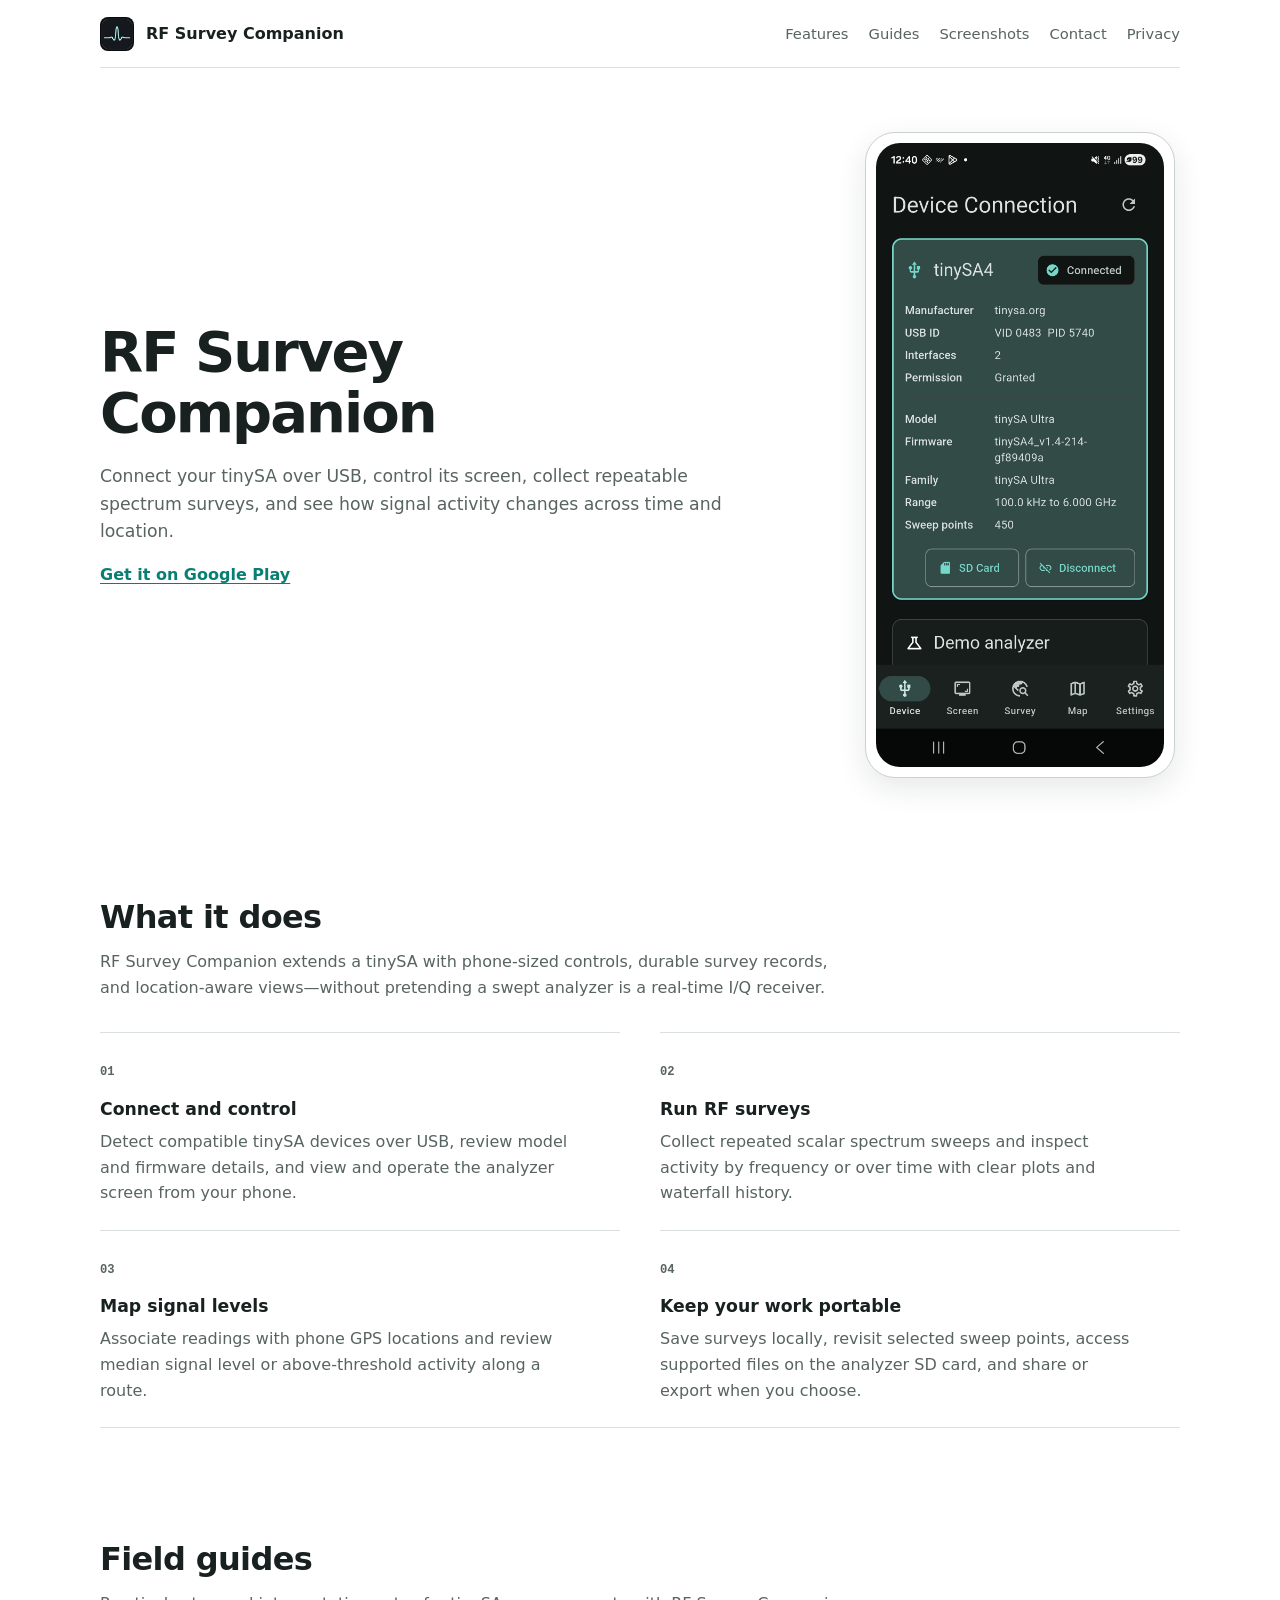
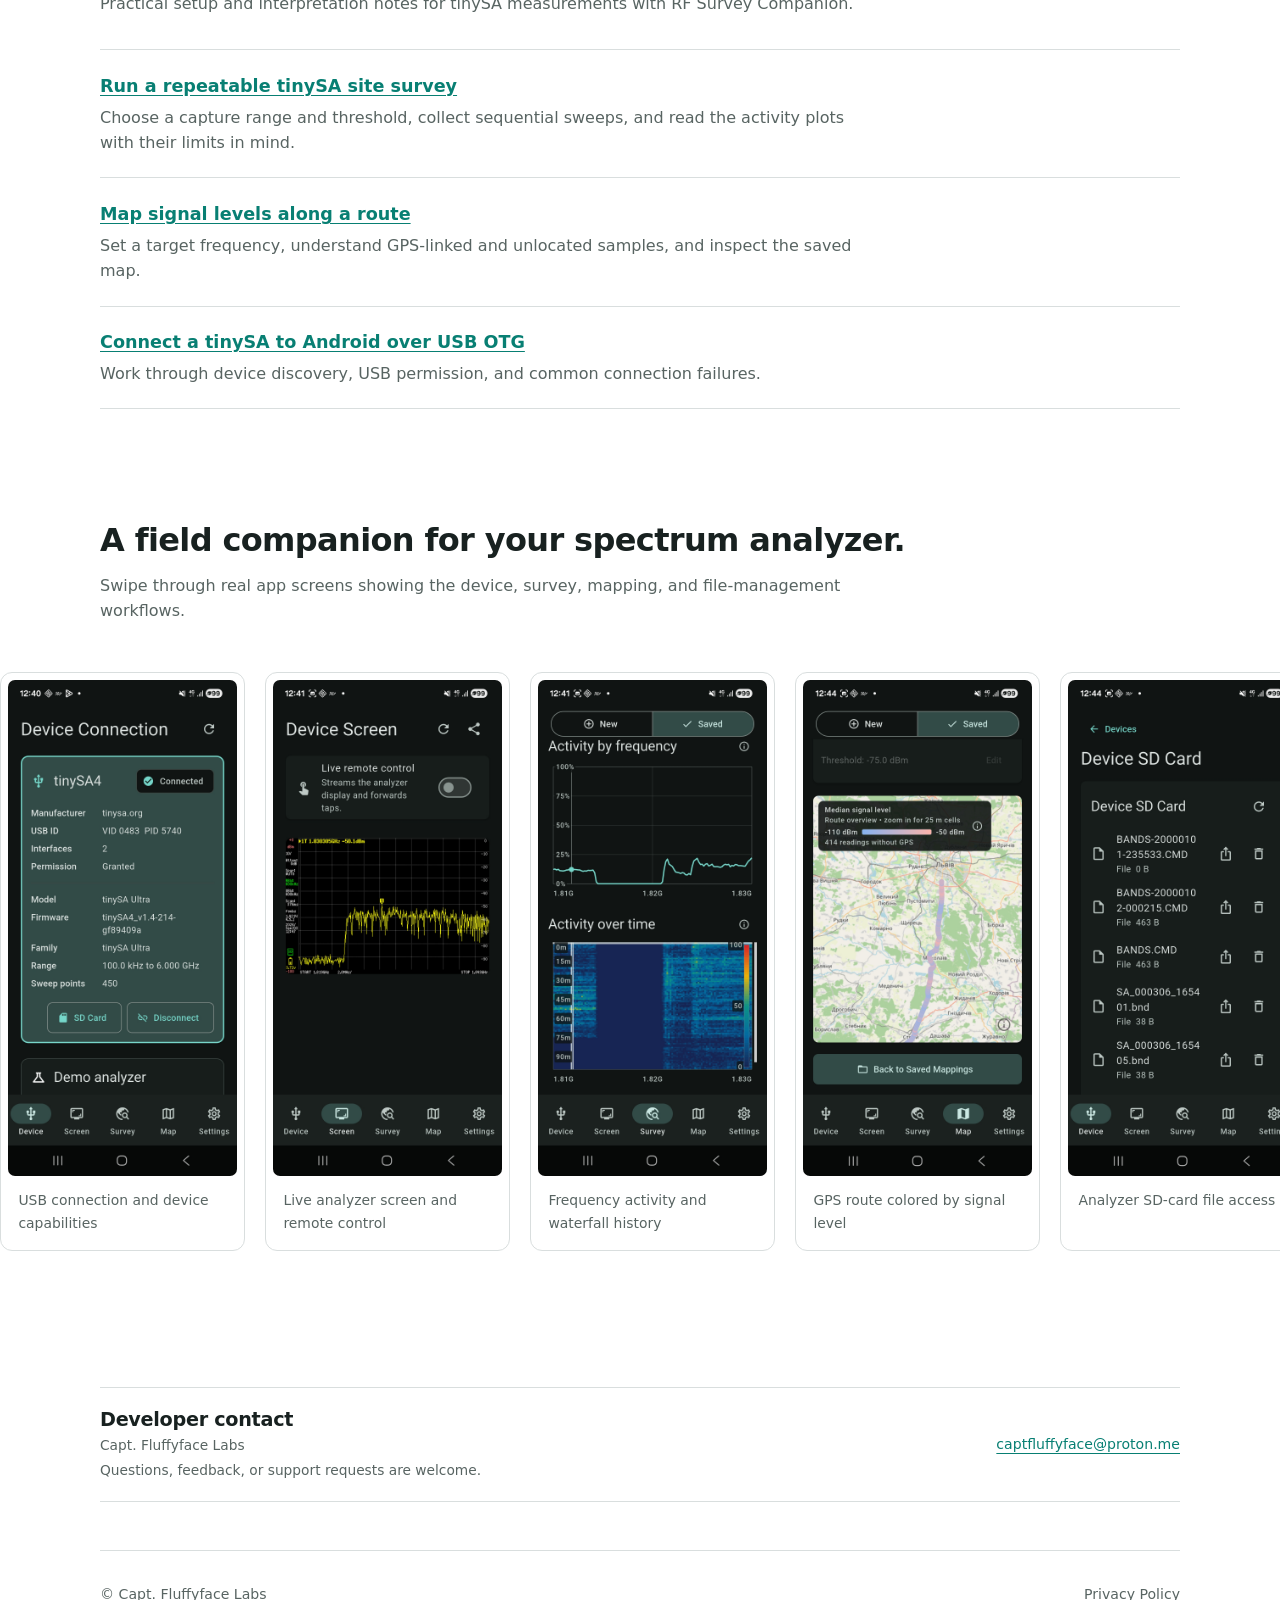
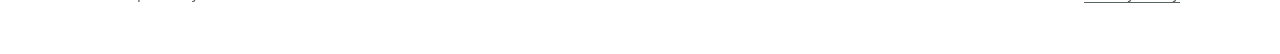
==== commit 6e4236f0: "Add guides" ====
--- a/index.html
+++ b/index.html
@@ -1,6 +1,15 @@
 <!doctype html>
 <html lang="en">
 <head>
+<!-- Google tag (gtag.js) -->
+<script async src="https://www.googletagmanager.com/gtag/js?id=G-D0P46Y634H"></script>
+<script>
+  window.dataLayer = window.dataLayer || [];
+  function gtag(){dataLayer.push(arguments);}
+  gtag('js', new Date());
+
+  gtag('config', 'G-D0P46Y634H');
+</script>
   <meta charset="utf-8">
   <meta name="viewport" content="width=device-width, initial-scale=1">
   <meta name="description" content="RF Survey Companion is an Android companion for tinySA devices with phone-based screen control, RF surveys, mapping, and local exports.">
@@ -146,6 +155,12 @@
     .feature h3 { margin: .8rem 0 .35rem; font-size: 1.08rem; }
     .feature p { max-width: 470px; margin: 0; color: var(--muted); }
 
+    .guides { border-bottom: 1px solid var(--line); }
+    .guide { padding: 1.35rem 0; border-top: 1px solid var(--line); }
+    .guide h3 { margin: 0 0 .3rem; font-size: 1.1rem; }
+    .guide h3 a { color: var(--accent); text-underline-offset: 3px; }
+    .guide p { max-width: 760px; margin: 0; color: var(--muted); }
+
     .gallery-shell {
       margin-inline: calc((100vw - min(100vw - 2rem, var(--max))) / -2);
       overflow: hidden;
@@ -226,6 +241,7 @@
     </a>
     <nav aria-label="Main navigation">
       <a href="#features">Features</a>
+      <a href="#guides">Guides</a>
       <a href="#screenshots">Screenshots</a>
       <a href="#contact">Contact</a>
       <a href="privacy/">Privacy</a>
@@ -270,6 +286,27 @@
           <span class="feature-number">04</span>
           <h3>Keep your work portable</h3>
           <p>Save surveys locally, revisit selected sweep points, access supported files on the analyzer SD card, and share or export when you choose.</p>
+        </article>
+      </div>
+    </section>
+
+    <section id="guides" class="wrap">
+      <div class="section-heading">
+        <h2>Field guides</h2>
+        <p>Practical setup and interpretation notes for tinySA measurements with RF Survey Companion.</p>
+      </div>
+      <div class="guides">
+        <article class="guide">
+          <h3><a href="guides/stationary-survey/">Run a repeatable tinySA site survey</a></h3>
+          <p>Choose a capture range and threshold, collect sequential sweeps, and read the activity plots with their limits in mind.</p>
+        </article>
+        <article class="guide">
+          <h3><a href="guides/route-mapping/">Map signal levels along a route</a></h3>
+          <p>Set a target frequency, understand GPS-linked and unlocated samples, and inspect the saved map.</p>
+        </article>
+        <article class="guide">
+          <h3><a href="guides/usb-connection/">Connect a tinySA to Android over USB OTG</a></h3>
+          <p>Work through device discovery, USB permission, and common connection failures.</p>
         </article>
       </div>
     </section>
